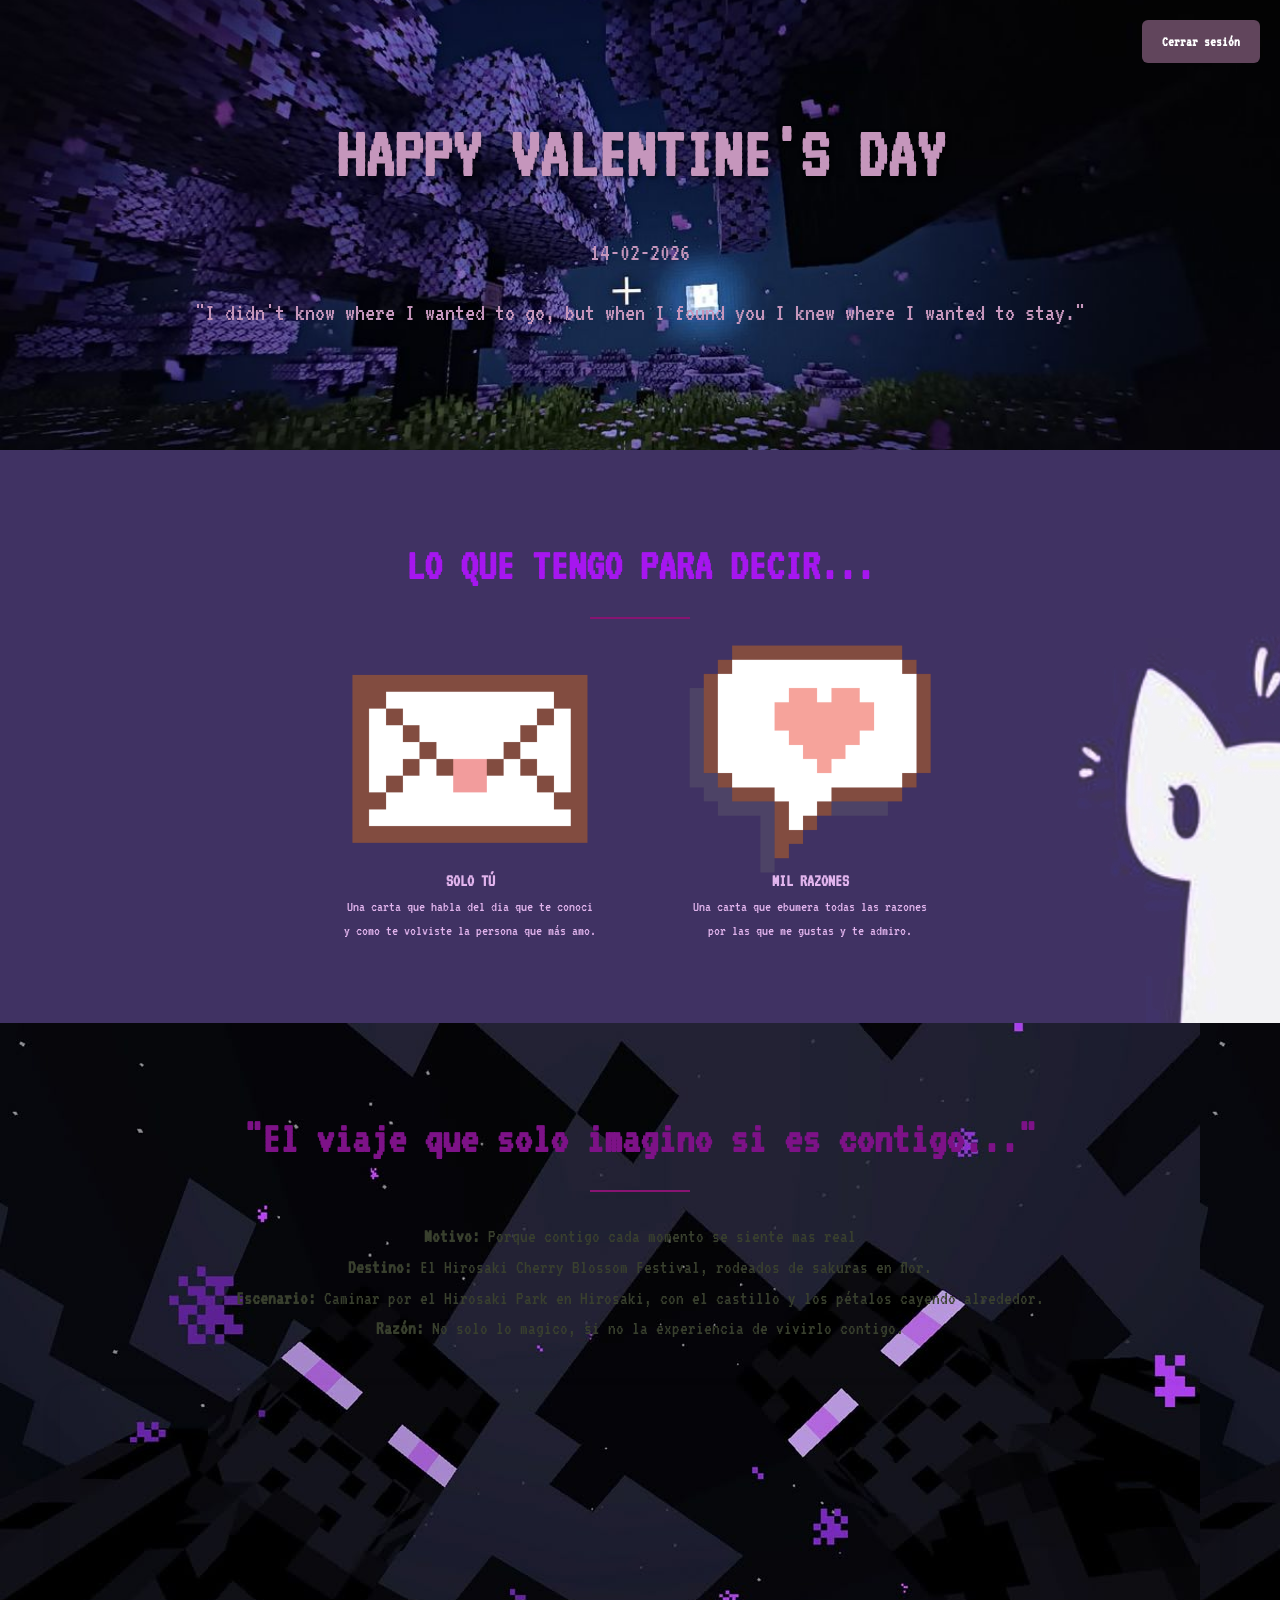
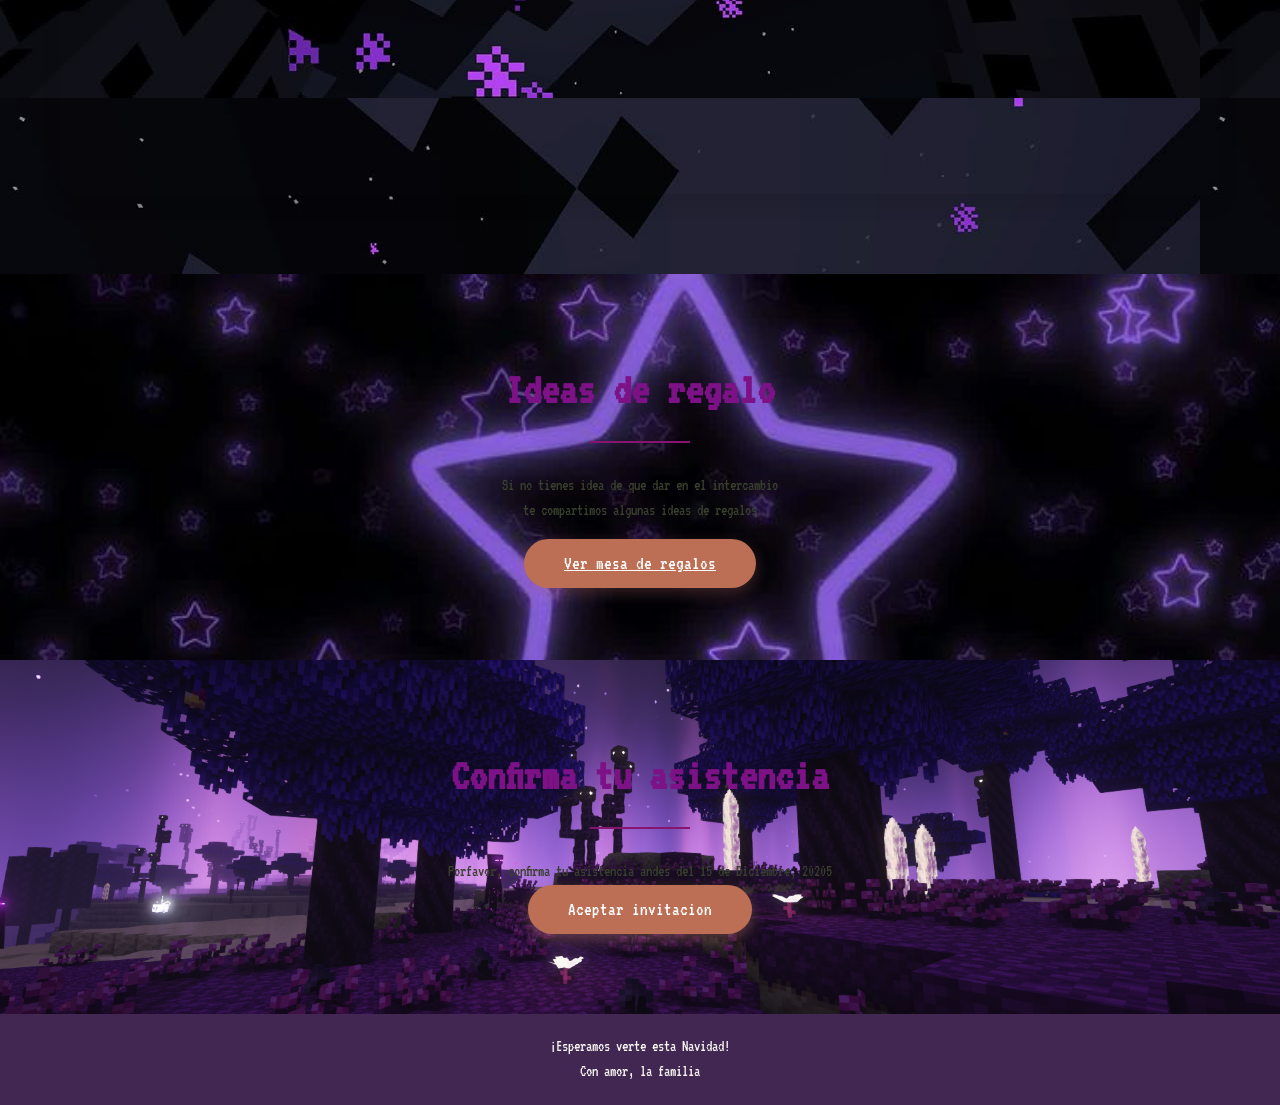
==== p1.html @ 02357923 "ya se subio" ====
<!DOCTYPE html>
<html lang="en">
<head>
  <meta charset="UTF-8">
  <title>Para mi Po</title>
  <link rel="preconnect" href="https://fonts.googleapis.com">
<link rel="preconnect" href="https://fonts.gstatic.com" crossorigin>
<link href="https://fonts.googleapis.com/css2?family=VT323&display=swap" rel="stylesheet">
  <link rel="stylesheet" href="p1.css">
</head>
<body>
      <header>
    <!--encabezado-->
    <div class="header-content">
        <h1>HAPPY VALENTINE'S DAY</h1>
        <p class="date">14-02-2026</p>
        <p class="date">"I didn't know where I wanted to go, but when I found you I knew where I wanted to stay."</p>
    </div>

    <!-- Botón de cerrar sesión -->
    <a href="kh.html" class="logout-btn">Cerrar sesión</a>
</header>
    <!--Seccion de los novios-->
    <section class="couple-section">
  <div class="container">
    <h2 class="decir">LO QUE TENGO PARA DECIR...</h2>
    <div class="couple-container">
      <!-- Cena -->
      <div class="couple-member">
        <a href="ksobre.html">
          <img src="img/sobre.png" alt="Cena" class="couple-photo">
        </a>
        <h3>SOLO TÚ</h3>
        <p>Una carta que habla del dia que te conoci <br>
        y como te volviste la persona que más amo.</p>
      </div>

      <!-- Intercambio -->
      <div class="couple-member">
        <a href="kcarta.html">
          <img src="img/carta.png" alt="Intercambio" class="couple-photo">
        </a>
        <h3>MIL RAZONES</h3>
        <p>Una carta que ebumera todas las razones <br>
        por las que me gustas y te admiro.</p>
      </div>
    </div>
  </div>
</section>
    <!--Seccionl de la ceremonia-->
    <section class="ceremony-section">
        <div class="conteiner">
            <h2 class="viaje">"El viaje que solo imagino si es contigo..."</h2>
            <div class="ceremini-info">
                <p class="ceremony-details">
                    <strong>Motivo:</strong> Porque contigo cada momento se siente mas real <br>
                    <strong>Destino:</strong> El Hirosaki Cherry Blossom Festival, rodeados de sakuras en flor. <br>
                    <strong>Escenario:</strong> Caminar por el Hirosaki Park en Hirosaki, con el castillo y los pétalos cayendo alrededor. <br>
                    <strong>Razón:</strong> No solo lo magico, si no la experiencia de vivirlo contigo.
                </p>
            </div>
            <div class="map-container">
                <!--Mapa emebebido de google maps-->
<iframe src="https://www.google.com/maps/embed?pb=!1m18!1m12!1m3!1d3029.
027907985612!2d140.4645849!3d40.6072079!2m3!1f0!2f0!3f0!3m2!1i1024!2i768!
4f13.1!3m3!1m2!1s0x5f9b01ed905c2d35%3A0xf71df66f594b2718!2sHirosaki%20Cherry
%20Blossom%20Festival!5e0!3m2!1sen!2smx!4v1771178576742!5m2!1sen!2smx" 
width="600" height="450" style="border:0;" allowfullscreen="" loading="lazy" 
referrerpolicy="no-referrer-when-downgrade"></iframe>
       </div>
    </section>
    <!--Seccion de mesa de regalos-->
    <section class="gifts-section">
        <div class="container">
            <h2 class="idea">Ideas de regalo</h2>
            <p>Si no tienes idea de que dar en el intercambio<br>
            te compartimos algunas ideas de regalos
            </p> <br>
            <a href="music.html" class="gifts-button">Ver mesa de regalos</a>
        </div>
    </section>
    <!-- Seccion de confirmacion -->
     <section class="confirmation-section">
        <div class="conteiner">
            <h2>Confirma tu asistencia</h2>
            <p>
                Porfavor, confirma tu asistencia andes del 15 de Diciembre, 20205
            </p>
            <button class="confirmation-button" id="confirmationButton">Aceptar invitacion</button>
        </div>
     </section>
     <!--Footer-->
     <footer>
        <div class="container">
            <p>¡Esperamos verte esta Navidad!</p>
            <p>Con amor, la familia</p>
        </div>
     </footer>
     <!-- conexion con JS -->
      <script src="p1.js"></script>
</body>
</html>
---- p1.css ----
/* Estilos globales*/
*{
    margin: 0;
    padding: 0;
    /* acomodar todo a una caja imaginaria*/
    box-sizing: border-box;
    font-family: "VT323", monospace;
}
body{
    font-family: "VT323", monospace;
    background-color: rgb(97, 104, 82);
    color: rgb(57, 64, 46);
    line-height: 1.6;
}
.conteiner{
    max-width: 1200px;
    margin: 0 auto;
    padding: 0 20px;
}
/* encabezado */
header{

    background-size: cover;
    background-position: center;
    height: 50vh;
    display: flex;
    flex-direction: column;
    justify-content: center;
    align-items: center;
    text-align: center;
    color: rgb(252,252,252);
    padding: 0 20px;
    background-image: url(../img/fon3.jpg);
    background-size: cover;
}
.header-content{
    animation: fadeIn 2s ease-in-out;
    color: rgb(197, 150, 188);
}


.logout-btn {
    position: absolute;      /* lo coloca en la esquina */
    top: 20px;               /* distancia desde arriba */
    right: 20px;             /* distancia desde la derecha */
    padding: 10px 20px;
    background-color: rgba(121, 86, 114, 0.8); /* color con transparencia */
    color: white;
    border: none;
    border-radius: 6px;
    font-size: 0.9rem;
    font-weight: 600;
    text-decoration: none;   /* quita el subrayado */
    cursor: pointer;
    transition: background 0.3s ease;
}

.logout-btn:hover {
    background-color: rgba(188, 111, 84, 1); /* se vuelve sólido al pasar el mouse */
}
h1{
    font-size: 4.5rem;
    margin-bottom: 20px;
    text-shadow: 2px 2px 4px rgba(0,0,0,0.5);
}
.date{
    font-size: 25px;
    margin-bottom: 20px;
}
/* Seccion de los novios*/
.couple-section{
    background-image: url(img/fon5.jpeg);
    padding: 80px 0;
    text-align: center;
}
.couple-container{
    display: flex;
    justify-content: center;
    align-items: center;
    flex-wrap: wrap;
    gap: 40px;
    margin-top: 40px;
    color: rgb(225, 180, 237);
}
.couple-member{
    width: 300px;
    text-align: center;
    animation: float 2s ease-in-out infinite;
    font-size: 15px;
}
/* Creacion de hijos para js y animacion  independiente */
.couple-member:nth-child(2){
    animation-delay: 0.5s;
} 
.couple-photo {
    width: 200px;
    height: 200px;
    object-fit: cover;
}
.couple-name{
    margin-top: 20px;
    font-size: 1.8rem;
}
/* SECCIÓN DE LA CEREMONIA */
.ceremony-section {
    padding: 80px 0;
    background-image: url(img/fon6.jpg);
    text-align: center;
}

.ceremony-info {
    max-width: 800px;
    margin: 0 auto;
}

.map-container {
    margin-top: 40px;
    border-radius: 50% 50% 50% 50% / 60% 60% 40% 40%;
    overflow: hidden;
    box-shadow: 0 10px 20px rgba(0, 0, 0, 0.1);
}

h2 {
    font-size: 45px;
    margin-bottom: 30px;
    color: rgb(125, 18, 135);
    position: relative;
}

h2:after {
    content: '';
    display: block;
    width: 100px;
    height: 2px;
    background-color: rgb(136, 20, 114);
    margin: 15px auto;
}
.decir{
    font-size: 45px;
    margin-bottom: 30px;
    color: rgb(166, 22, 239);
    position: relative;
}
.ceremony-details {
    margin-bottom: 30px;
    font-size: 1.2rem;
}
/* MAPA */
.map-container {
    margin-top: 40px;
    border-radius: 10px;
    overflow: hidden;
    box-shadow: 0 10px 20px rgba(0, 0, 0, 0.1);
}

iframe {
    width: 100%;
    height: 400px;
    border: none;
}

/* SECCIÓN DE REGALOS */
.gifts-section {
    padding: 80px 0;
    background-image: url(img/fon11.jpg);
    background-size: cover;
    text-align: center;
}

.gifts-button {
    background-color: rgb(188, 111, 84);
    color: white;
    border: none;
    padding: 15px 40px;
    border-radius: 50px;
    font-size: 1.2rem;
    cursor: pointer;
    transition: all 0.3s ease;
    box-shadow: 0 5px 15px rgba(184, 107, 107, 0.3);
}

.gifts-button:hover {
    background-color: rgb(201, 134, 113);
    transform: translateY(-3px);
    box-shadow: 0 8px 20px rgba(201, 134, 113, 0.4);
}

/* SECCIÓN DE CONFIRMACIÓN */
.confirmation-section {
    padding: 80px 0;
    background-image: url(img/fon10.png);
    background-size: cover;
    background-position: center;
    text-align: center;
}

.confirmation-button {
    background-color: rgb(188, 111, 84);
    color: white;
    border: none;
    padding: 15px 40px;
    border-radius: 50px;
    font-size: 1.2rem;
    cursor: pointer;
    transition: all 0.3s ease;
    box-shadow: 0 5px 15px rgba(201, 134, 113, 0.4);
}

.confirmation-button:hover {
    background-color: rgb(201, 134, 113);
    transform: translateY(-3px);
    box-shadow: 0 8px 20px rgba(201, 134, 113, 0.4);
}

/* PIE DE PÁGINA */
footer {
    background-color: rgb(66, 39, 83);
    color: #f9f5f3;
    text-align: center;
    padding: 20px;
}

/* ANIMACIONES */
@keyframes fadeIn {
    from {
        opacity: 0;
        transform: translateY(20px);
    }
    to {
        opacity: 1;
        transform: translateY(0);
    }
}

@keyframes float {
    0% {
        transform: translateY(0px);
    }
    50% {
        transform: translateY(-10px);
    }
    100% {
        transform: translateY(0px);
    }
}

/* RESPONSIVIDAD */
@media (max-width: 768px) {
    h1 {
        font-size: 2.5rem;
    }

    .couple-container {
        flex-direction: column;
    }

    .couple-member {
        width: 100%;
    }

    iframe {
        height: 300px;
    }
}

@media (max-width: 480px) {
    h1 {
        font-size: 2rem;
    }

    .date {
        font-size: 1.2rem;
    }

    .couple-photo {
        width: 150px;
        height: 150px;
    }

    .gift-button,
    .confirmation-button {
        padding: 12px 25px;
        font-size: 1rem;
    }
}
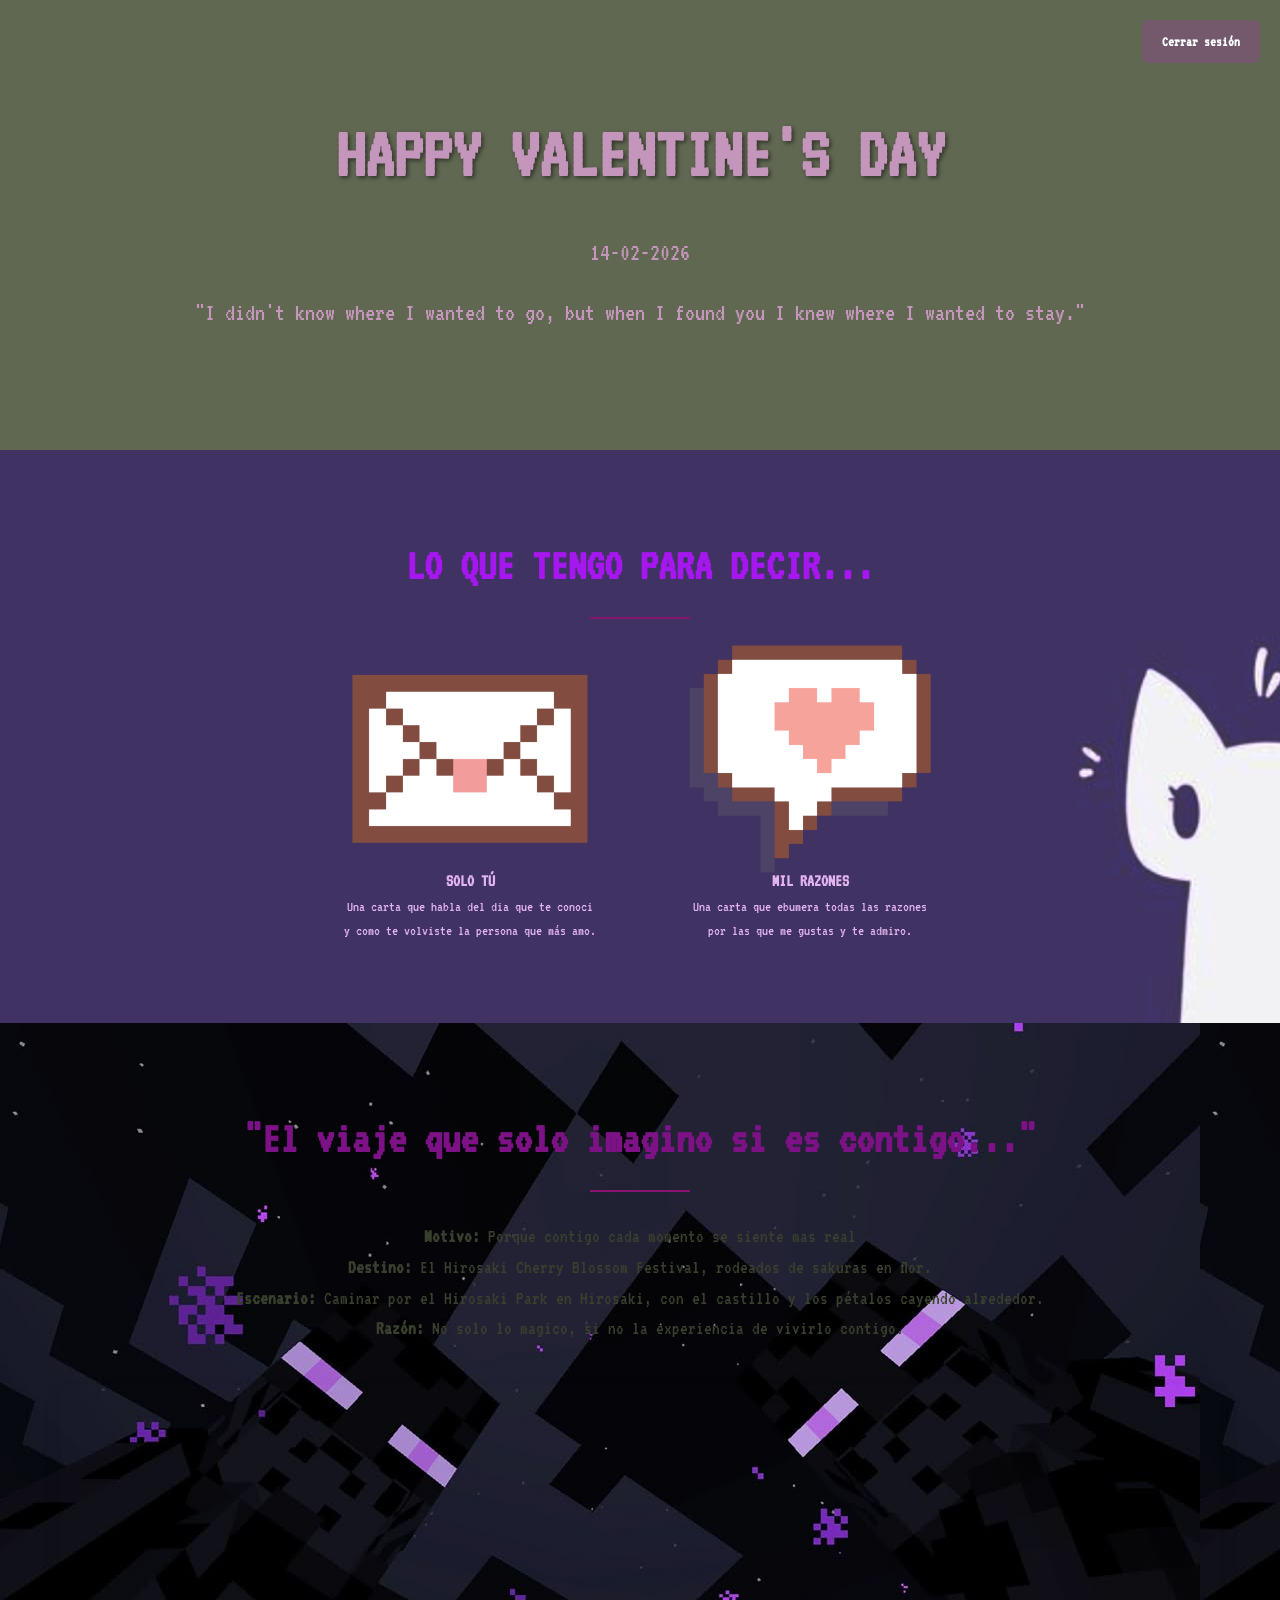
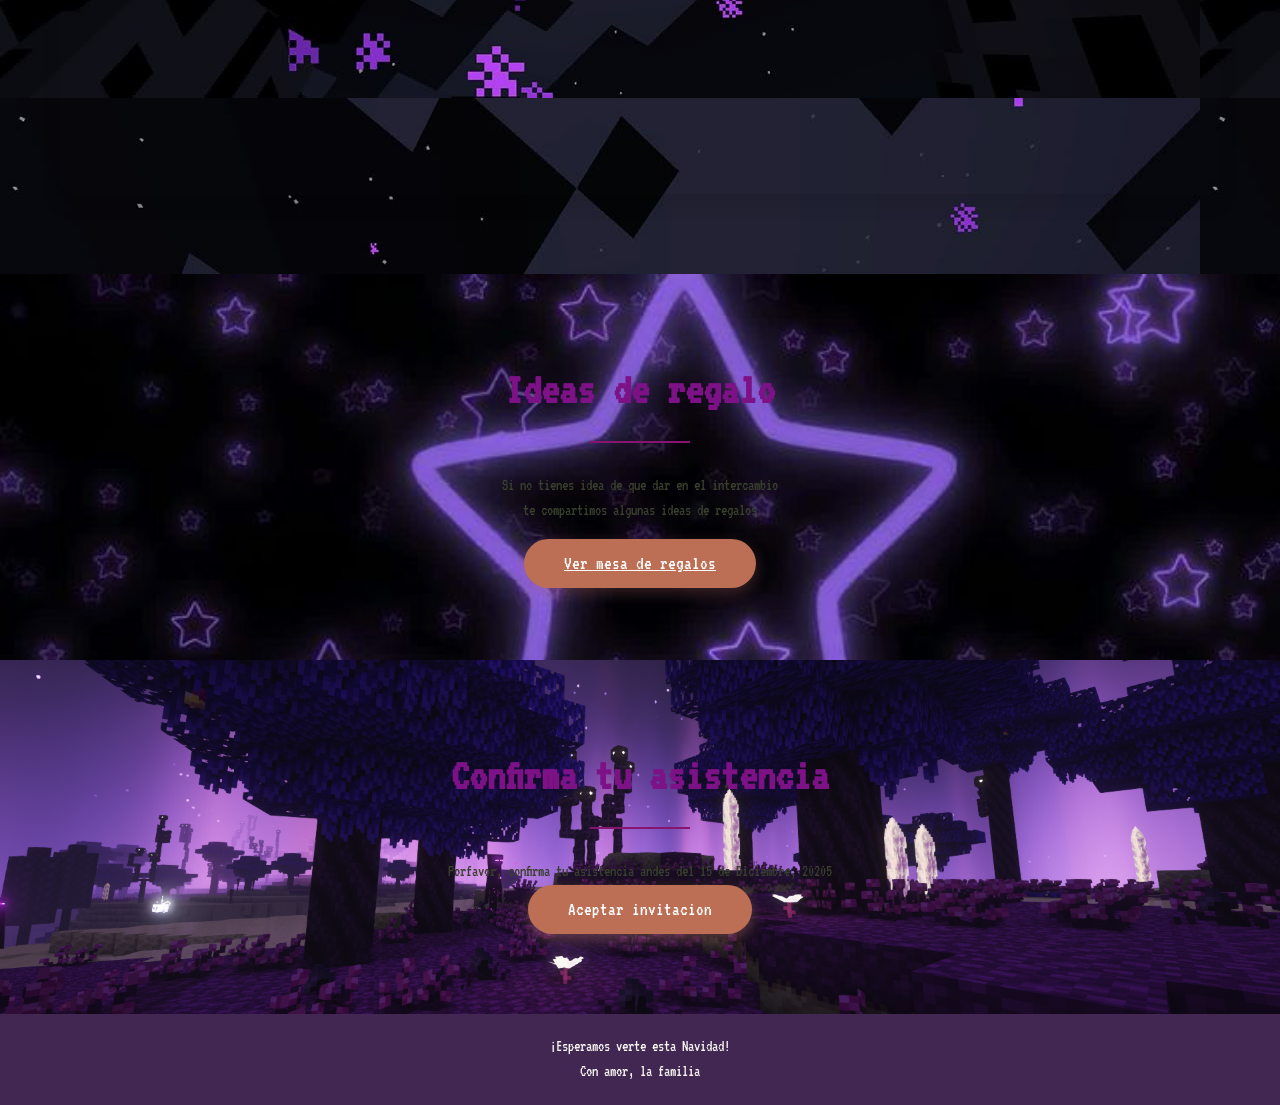
==== commit 480696b1: "cambios" ====
--- a/p1.html
+++ b/p1.html
@@ -18,7 +18,7 @@
     </div>
 
     <!-- Botón de cerrar sesión -->
-    <a href="kh.html" class="logout-btn">Cerrar sesión</a>
+    <a href="index.html" class="logout-btn">Cerrar sesión</a>
 </header>
     <!--Seccion de los novios-->
     <section class="couple-section">
--- a/p1.css
+++ b/p1.css
@@ -30,7 +30,7 @@
     text-align: center;
     color: rgb(252,252,252);
     padding: 0 20px;
-    background-image: url(../img/fon3.jpg);
+    background-image: url(https://i.pinimg.com/1200x/c1/7e/c3/c17ec31e2b02598e4789c1d2d52e274d.jpg);
     background-size: cover;
 }
 .header-content{
